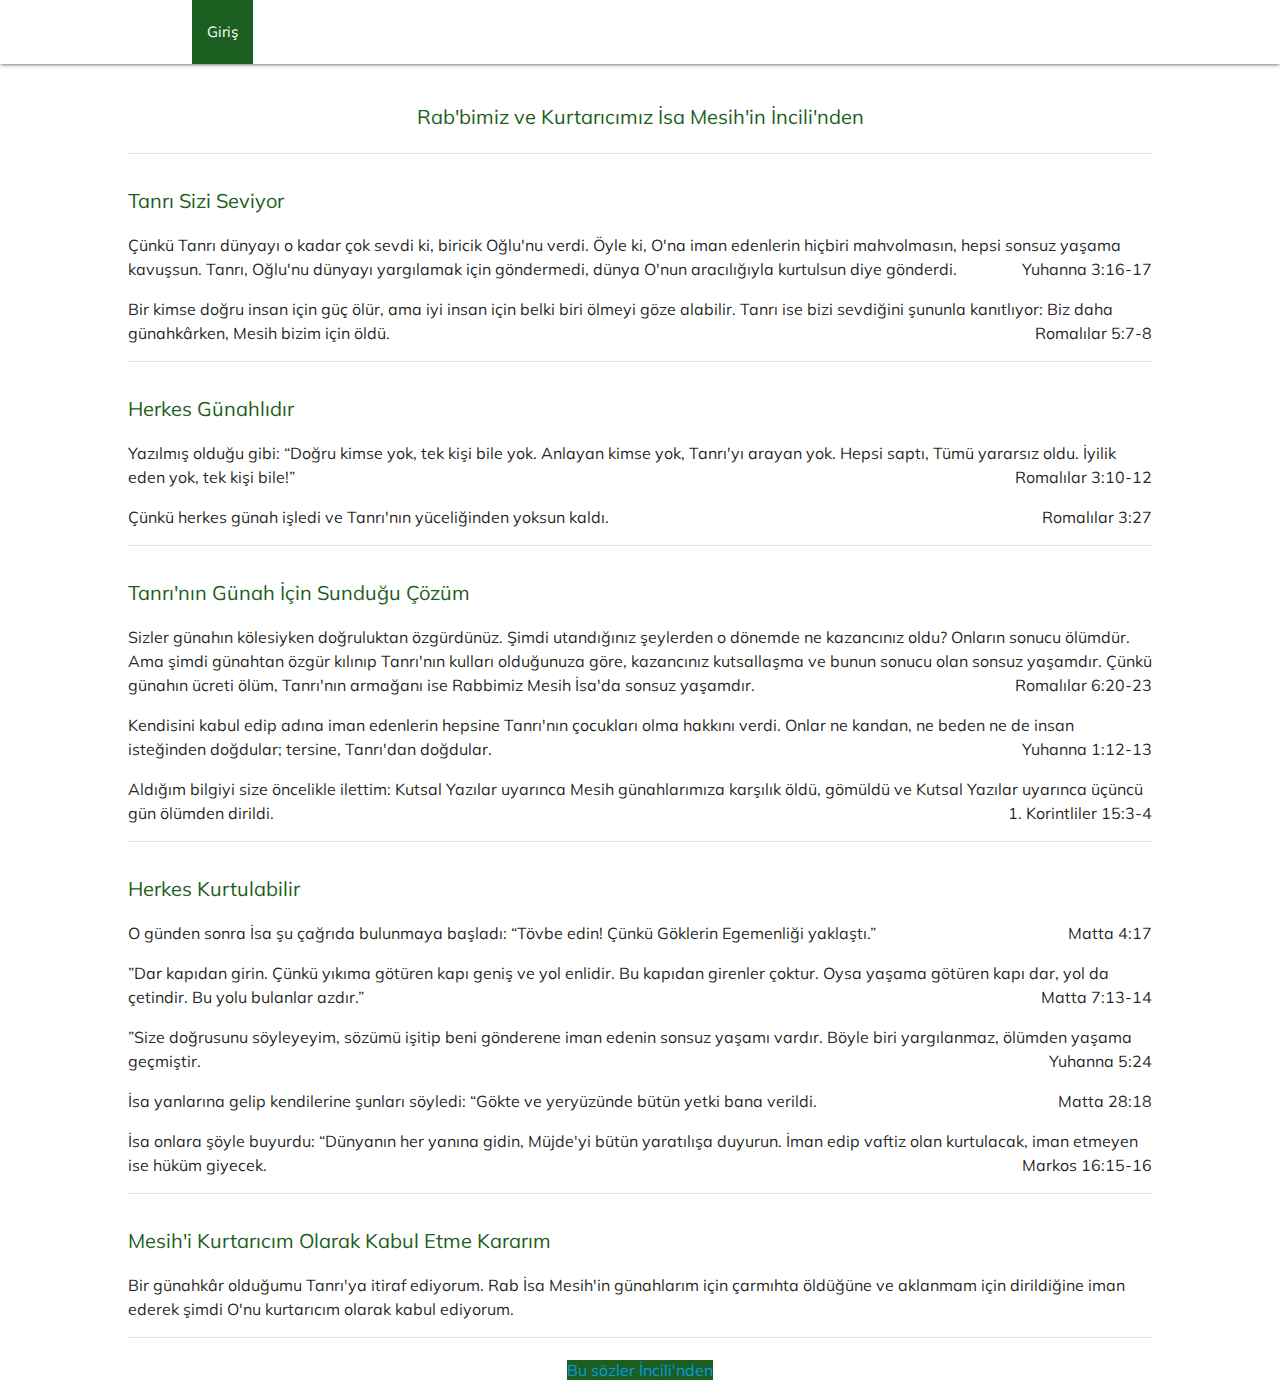
==== index.html @ 3da8df06 "Update index.html" ====
<!DOCTYPE html>
<html>
<head>
	<title>Giris</title>
	<meta charset="utf-8">
	<meta property="og:title" content="İsa Mesih'i seviyoruz">
	<meta property="og:description" content="Gerçek Tanrı, Günah ve Tanrı'nın Kurtuluşu İsa Mesih'in aracılığıyla">
	<meta name="viewport" content="width=device-width, initial-scale=1, shrink-to-fit=no">
	<link rel="stylesheet" href="https://cdnjs.cloudflare.com/ajax/libs/materialize/1.0.0/css/materialize.min.css">
	<link rel="stylesheet" href="https://use.fontawesome.com/releases/v5.8.1/css/all.css" integrity="sha384-50oBUHEmvpQ+1lW4y57PTFmhCaXp0ML5d60M1M7uH2+nqUivzIebhndOJK28anvf" crossorigin="anonymous">
	<link href="https://fonts.googleapis.com/css?family=Muli&display=swap" rel="stylesheet">
	<link rel="stylesheet" type="text/css" href="style.css">

	<style type="text/css">
		body{
			font-family: Muli, 'Ubuntu Mono';
		}

		.main, section{
			width: 80%;
			margin: 0px auto;
		}

		.divider{
			margin-bottom: 20px !important;
		}

		p{
			font-size: 16px;
		}

		h2, h1{
			font-size: 20px;
			color: #1b5e20;
		}
	</style>
</head>
<body>
<!-- Body -->
	<nav class="navbar white">
		<div class="container">
			<ul class="active">
				<li class="active"><a class="green darken-4" href="index.html"><span class="fa fa-home"></span> Giriş</a></li>
			</ul>
		</div>
	</nav>

	<section>
		<h1 class=" center">Rab'bimiz ve Kurtarıcımız İsa Mesih'in İncili'nden</h1>
	</section>

	<section>
		<div class="divider"></div>
		<h2 class=" bold-text">Tanrı Sizi Seviyor</h2>
		<p>Çünkü Tanrı dünyayı o kadar çok sevdi ki, biricik Oğlu'nu verdi. Öyle ki, O'na iman edenlerin hiçbiri mahvolmasın, hepsi sonsuz yaşama kavuşsun. Tanrı, Oğlu'nu dünyayı yargılamak için göndermedi, dünya O'nun aracılığıyla kurtulsun diye gönderdi.<span class="right bold-text">Yuhanna 3:16-17</span></p>

		<p>Bir kimse doğru insan için güç ölür, ama iyi insan için belki biri ölmeyi göze alabilir. Tanrı ise bizi sevdiğini şununla kanıtlıyor: Biz daha günahkârken, Mesih bizim için öldü.<span class="right bold-text">Romalılar 5:7-8</span></p>
	</section>

	<section>
		<div class="divider"></div>
		<h2 class=" bold-text">Herkes Günahlıdır</h2>
		<p>Yazılmış olduğu gibi: “Doğru kimse yok, tek kişi bile yok. Anlayan kimse yok, Tanrı'yı arayan yok. Hepsi saptı, Tümü yararsız oldu. İyilik eden yok, tek kişi bile!”<span class="right bold-text">Romalılar 3:10-12</span></p>
		
		<p>Çünkü herkes günah işledi ve Tanrı'nın yüceliğinden yoksun kaldı.<span class="right bold-text">Romalılar 3:27</span></p>
	</section>

	<section>
		<div class="divider"></div>
		<h2 class=" bold-text">Tanrı'nın Günah İçin Sunduğu Çözüm</h2>
		<p>Sizler günahın kölesiyken doğruluktan özgürdünüz. Şimdi utandığınız şeylerden o dönemde ne kazancınız oldu? Onların sonucu ölümdür. Ama şimdi günahtan özgür kılınıp Tanrı'nın kulları olduğunuza göre, kazancınız kutsallaşma ve bunun sonucu olan sonsuz yaşamdır. Çünkü günahın ücreti ölüm, Tanrı'nın armağanı ise Rabbimiz Mesih İsa'da sonsuz yaşamdır.<span class="right bold-text">Romalılar 6:20-23</span></p>
		<p>Kendisini kabul edip adına iman edenlerin hepsine Tanrı'nın çocukları olma hakkını verdi. Onlar ne kandan, ne beden ne de insan isteğinden doğdular; tersine, Tanrı'dan doğdular.<span class="right bold-text">Yuhanna 1:12-13</span></p>
		<p>Aldığım bilgiyi size öncelikle ilettim: Kutsal Yazılar uyarınca Mesih günahlarımıza karşılık öldü, gömüldü ve Kutsal Yazılar uyarınca üçüncü gün ölümden dirildi.<span class="right bold-text">1. Korintliler 15:3-4</span></p>
	</section>
		
	<section>
		<div class="divider"></div>
		<h2 class=" bold-text">Herkes Kurtulabilir</h2>
		<p>O günden sonra İsa şu çağrıda bulunmaya başladı: “Tövbe edin! Çünkü Göklerin Egemenliği yaklaştı.” <span class="right bold-text">Matta 4:17</span></p>
		<p>”Dar kapıdan girin. Çünkü yıkıma götüren kapı geniş ve yol enlidir. Bu kapıdan girenler çoktur. Oysa yaşama götüren kapı dar, yol da çetindir. Bu yolu bulanlar azdır.”<span class="right bold-text">Matta 7:13-14</span></p>
		<p>”Size doğrusunu söyleyeyim, sözümü işitip beni gönderene iman edenin sonsuz yaşamı vardır. Böyle biri yargılanmaz, ölümden yaşama geçmiştir.<span class="right bold-text">Yuhanna 5:24</span></p>
		<p>İsa yanlarına gelip kendilerine şunları söyledi: “Gökte ve yeryüzünde bütün yetki bana verildi.<span class="right bold-text">Matta 28:18</span></p>
		<p>İsa onlara şöyle buyurdu: “Dünyanın her yanına gidin, Müjde'yi bütün yaratılışa duyurun. İman edip vaftiz olan kurtulacak, iman etmeyen ise hüküm giyecek.<span class="right bold-text">Markos 16:15-16</span></p>
	</section>
	<section>
		<div class="divider"></div>
		<h2 class=" bold-text">Mesih'i Kurtarıcım Olarak Kabul Etme Kararım</h2>
		<p>Bir günahkâr olduğumu Tanrı'ya itiraf ediyorum. Rab İsa Mesih'in günahlarım için çarmıhta öldüğüne ve aklanmam için dirildiğine iman ederek şimdi O'nu kurtarıcım olarak kabul ediyorum.</p>

		<div class="divider"></div>
	</section>

	<footer>
		<p class="center"><a class="green darken-4" target="_blank" href="http://www.bible.is/">Bu sözler İncili'nden</a></p>
	</footer>
</body>
</html>
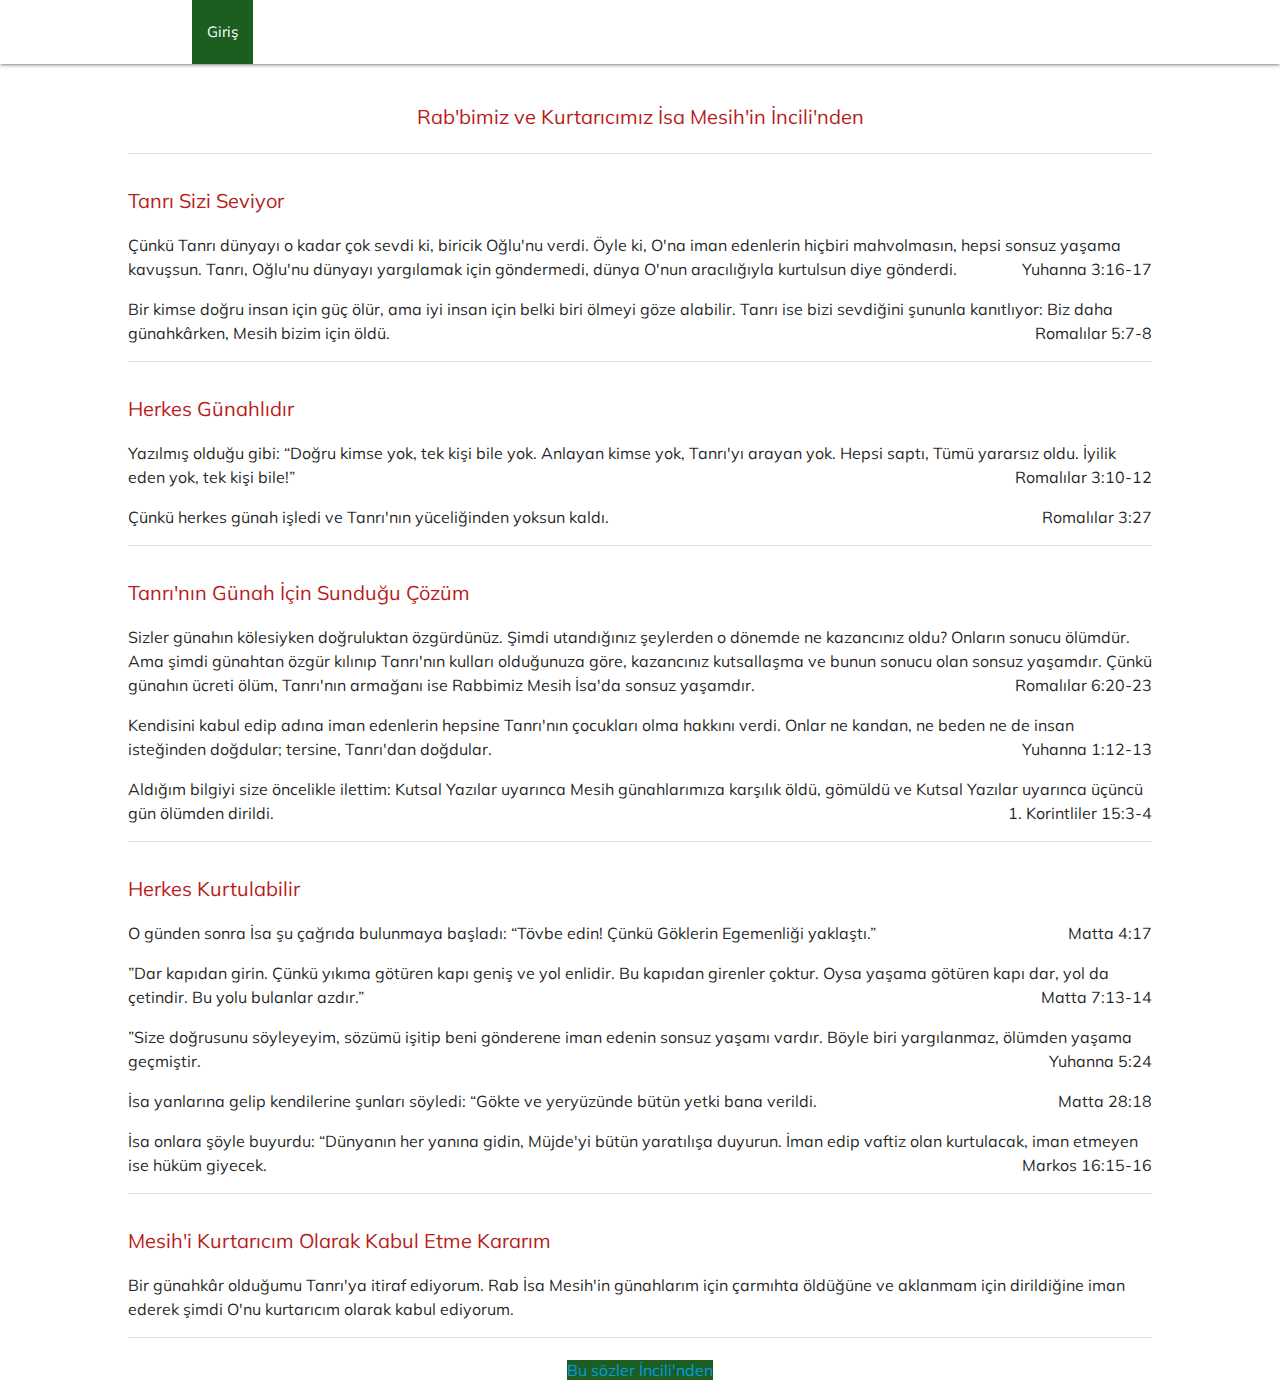
==== commit f1c78442: "Update index.html" ====
--- a/index.html
+++ b/index.html
@@ -31,7 +31,7 @@
 
 		h2, h1{
 			font-size: 20px;
-			color: #1b5e20;
+			color: #b71c1c;
 		}
 	</style>
 </head>
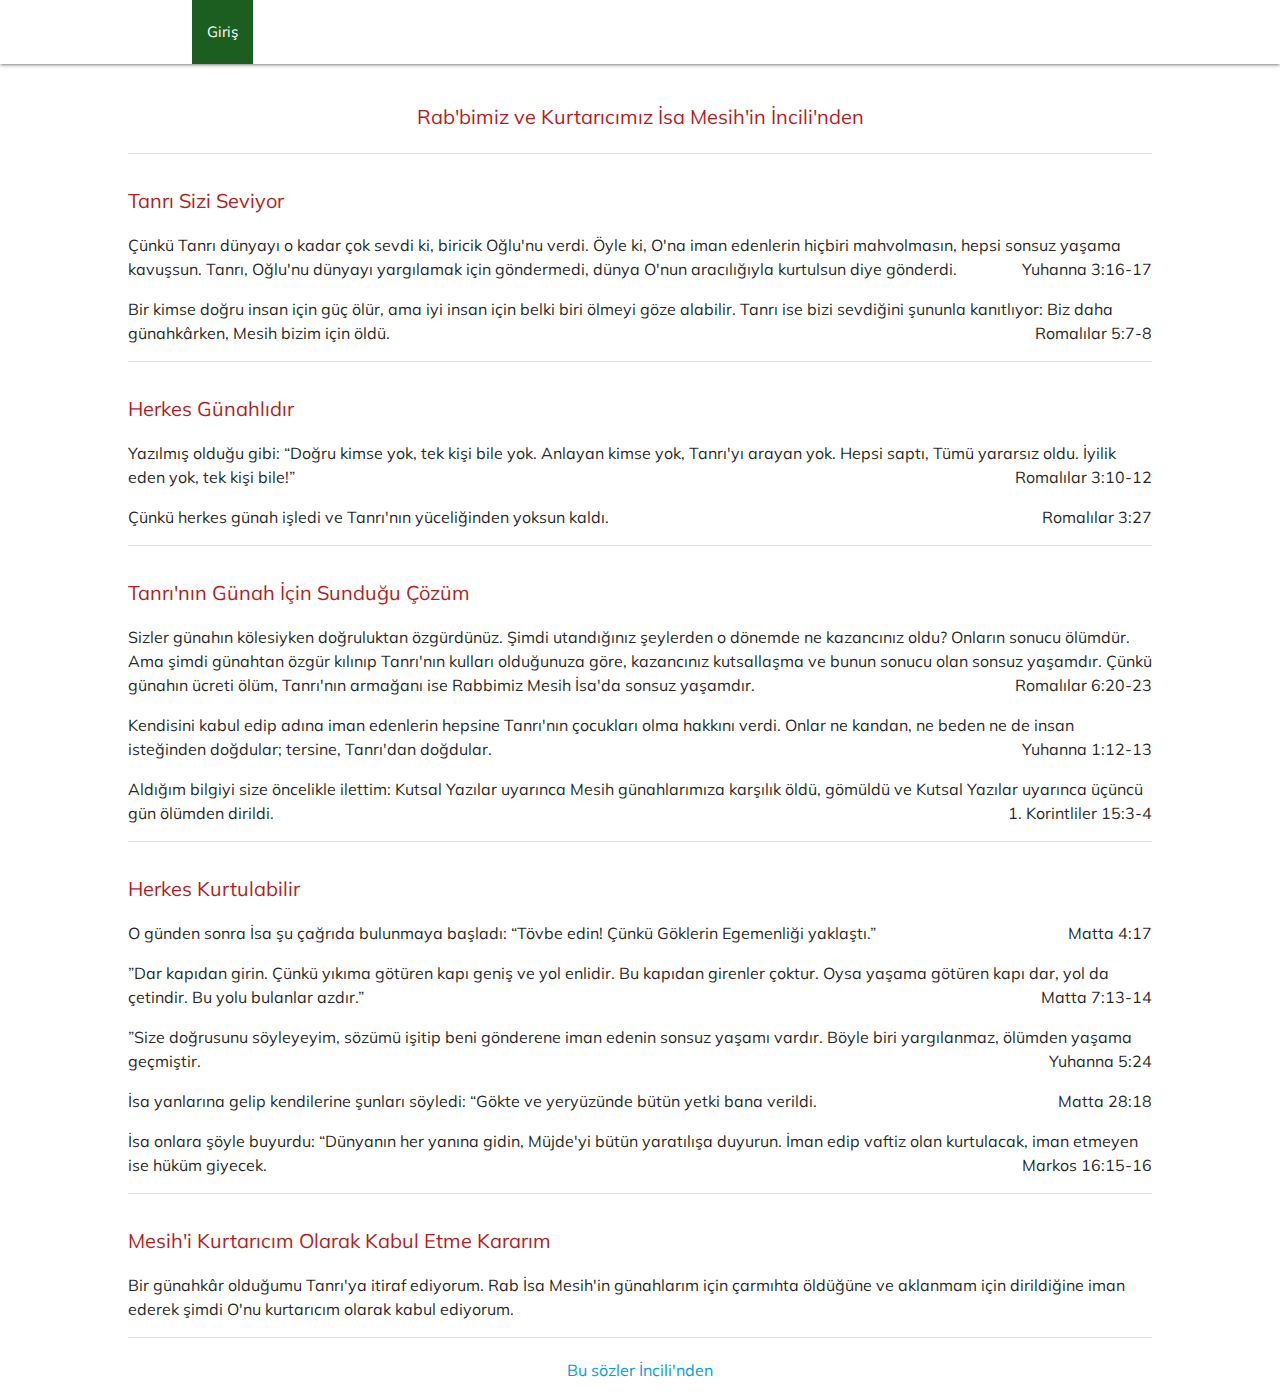
==== commit 29c67133: "Update index.html" ====
--- a/index.html
+++ b/index.html
@@ -91,7 +91,7 @@
 	</section>
 
 	<footer>
-		<p class="center"><a class="green darken-4" target="_blank" href="http://www.bible.is/">Bu sözler İncili'nden</a></p>
+		<p class="center"><a target="_blank" href="http://www.bible.is/">Bu sözler İncili'nden</a></p>
 	</footer>
 </body>
 </html>
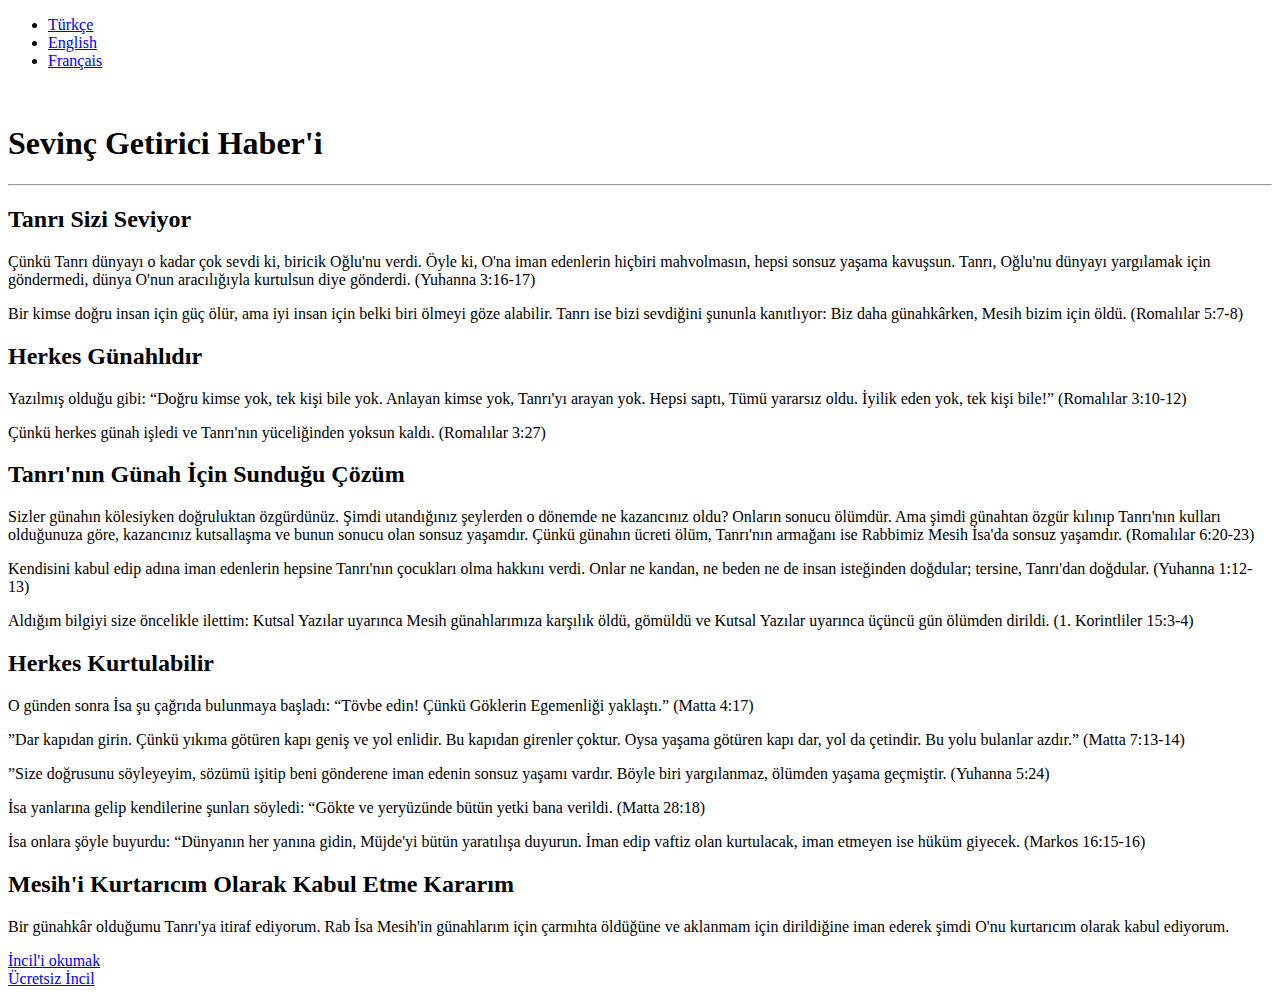
==== commit ab5ef6ad: "Add files via upload" ====
--- a/index.html
+++ b/index.html
@@ -1,97 +1,82 @@
+
 <!DOCTYPE html>
 <html>
 <head>
-	<title>Giris</title>
+	<title>Türkçe</title>
 	<meta charset="utf-8">
 	<meta property="og:title" content="İsa Mesih'i seviyoruz">
 	<meta property="og:description" content="Gerçek Tanrı, Günah ve Tanrı'nın Kurtuluşu İsa Mesih'in aracılığıyla">
 	<meta name="viewport" content="width=device-width, initial-scale=1, shrink-to-fit=no">
-	<link rel="stylesheet" href="https://cdnjs.cloudflare.com/ajax/libs/materialize/1.0.0/css/materialize.min.css">
-	<link rel="stylesheet" href="https://use.fontawesome.com/releases/v5.8.1/css/all.css" integrity="sha384-50oBUHEmvpQ+1lW4y57PTFmhCaXp0ML5d60M1M7uH2+nqUivzIebhndOJK28anvf" crossorigin="anonymous">
-	<link href="https://fonts.googleapis.com/css?family=Muli&display=swap" rel="stylesheet">
-	<link rel="stylesheet" type="text/css" href="style.css">
+	<link rel="stylesheet" href="css/bootstrap.min.css">
+	<link rel="stylesheet" href="css/style.css">
+	
+ </head>
+<body>
+<div class=" navbar-expand-lg">
+	<nav class="d-flex justify-content-center navbar navbar-dark bg-info navbar-expand-lg">
+		<ul class="navbar-nav">
+			<li class="nav-item"><a class="nav-link active" href="index.html">Türkçe</a></li>
+		    <li class="nav-item"><a class="nav-link" href="en.html"> English</a></li>
+		    <li class="nav-item"><a class="nav-link" href="fr.html"> Français</a></li>
+		</ul>
+	</nav>
+</div>
 
-	<style type="text/css">
-		body{
-			font-family: Muli, 'Ubuntu Mono';
-		}
-
-		.main, section{
-			width: 80%;
-			margin: 0px auto;
-		}
-
-		.divider{
-			margin-bottom: 20px !important;
-		}
-
-		p{
-			font-size: 16px;
-		}
-
-		h2, h1{
-			font-size: 20px;
-			color: #b71c1c;
-		}
-	</style>
-</head>
-<body>
-<!-- Body -->
-	<nav class="navbar white">
-		<div class="container">
-			<ul class="active">
-				<li class="active"><a class="green darken-4" href="index.html"><span class="fa fa-home"></span> Giriş</a></li>
-			</ul>
-		</div>
-	</nav>
-
+	<br>
 	<section>
-		<h1 class=" center">Rab'bimiz ve Kurtarıcımız İsa Mesih'in İncili'nden</h1>
+		<h1 class="font-weight-bolder display-4 text-center text-warning">Sevinç Getirici Haber'i</h1><hr>
 	</section>
 
 	<section>
 		<div class="divider"></div>
-		<h2 class=" bold-text">Tanrı Sizi Seviyor</h2>
-		<p>Çünkü Tanrı dünyayı o kadar çok sevdi ki, biricik Oğlu'nu verdi. Öyle ki, O'na iman edenlerin hiçbiri mahvolmasın, hepsi sonsuz yaşama kavuşsun. Tanrı, Oğlu'nu dünyayı yargılamak için göndermedi, dünya O'nun aracılığıyla kurtulsun diye gönderdi.<span class="right bold-text">Yuhanna 3:16-17</span></p>
+		<h2 class="text-info font-weight-bolder">Tanrı Sizi Seviyor</h2>
+		<p class="right font-weight-bolder">Çünkü Tanrı dünyayı o kadar çok sevdi ki, biricik Oğlu'nu verdi. Öyle ki, O'na iman edenlerin hiçbiri mahvolmasın, hepsi sonsuz yaşama kavuşsun. Tanrı, Oğlu'nu dünyayı yargılamak için göndermedi, dünya O'nun aracılığıyla kurtulsun diye gönderdi. <span>(Yuhanna 3:16-17)</span></p>
 
-		<p>Bir kimse doğru insan için güç ölür, ama iyi insan için belki biri ölmeyi göze alabilir. Tanrı ise bizi sevdiğini şununla kanıtlıyor: Biz daha günahkârken, Mesih bizim için öldü.<span class="right bold-text">Romalılar 5:7-8</span></p>
+		<p class="right font-weight-bolder">Bir kimse doğru insan için güç ölür, ama iyi insan için belki biri ölmeyi göze alabilir. Tanrı ise bizi sevdiğini şununla kanıtlıyor: Biz daha günahkârken, Mesih bizim için öldü. <span>(Romalılar 5:7-8)</span></p>
 	</section>
 
 	<section>
 		<div class="divider"></div>
-		<h2 class=" bold-text">Herkes Günahlıdır</h2>
-		<p>Yazılmış olduğu gibi: “Doğru kimse yok, tek kişi bile yok. Anlayan kimse yok, Tanrı'yı arayan yok. Hepsi saptı, Tümü yararsız oldu. İyilik eden yok, tek kişi bile!”<span class="right bold-text">Romalılar 3:10-12</span></p>
+		<h2 class="text-info  font-weight-bolder">Herkes Günahlıdır</h2>
+		<p class="right font-weight-bolder">Yazılmış olduğu gibi: “Doğru kimse yok, tek kişi bile yok. Anlayan kimse yok, Tanrı'yı arayan yok. Hepsi saptı, Tümü yararsız oldu. İyilik eden yok, tek kişi bile!” <span>(Romalılar 3:10-12)</span></p>
 		
-		<p>Çünkü herkes günah işledi ve Tanrı'nın yüceliğinden yoksun kaldı.<span class="right bold-text">Romalılar 3:27</span></p>
+		<p class="right font-weight-bolder">Çünkü herkes günah işledi ve Tanrı'nın yüceliğinden yoksun kaldı. <span>(Romalılar 3:27)</span></p>
 	</section>
 
 	<section>
 		<div class="divider"></div>
-		<h2 class=" bold-text">Tanrı'nın Günah İçin Sunduğu Çözüm</h2>
-		<p>Sizler günahın kölesiyken doğruluktan özgürdünüz. Şimdi utandığınız şeylerden o dönemde ne kazancınız oldu? Onların sonucu ölümdür. Ama şimdi günahtan özgür kılınıp Tanrı'nın kulları olduğunuza göre, kazancınız kutsallaşma ve bunun sonucu olan sonsuz yaşamdır. Çünkü günahın ücreti ölüm, Tanrı'nın armağanı ise Rabbimiz Mesih İsa'da sonsuz yaşamdır.<span class="right bold-text">Romalılar 6:20-23</span></p>
-		<p>Kendisini kabul edip adına iman edenlerin hepsine Tanrı'nın çocukları olma hakkını verdi. Onlar ne kandan, ne beden ne de insan isteğinden doğdular; tersine, Tanrı'dan doğdular.<span class="right bold-text">Yuhanna 1:12-13</span></p>
-		<p>Aldığım bilgiyi size öncelikle ilettim: Kutsal Yazılar uyarınca Mesih günahlarımıza karşılık öldü, gömüldü ve Kutsal Yazılar uyarınca üçüncü gün ölümden dirildi.<span class="right bold-text">1. Korintliler 15:3-4</span></p>
+		<h2 class="text-info  font-weight-bolder">Tanrı'nın Günah İçin Sunduğu Çözüm</h2>
+		<p class="right font-weight-bolder">Sizler günahın kölesiyken doğruluktan özgürdünüz. Şimdi utandığınız şeylerden o dönemde ne kazancınız oldu? Onların sonucu ölümdür. Ama şimdi günahtan özgür kılınıp Tanrı'nın kulları olduğunuza göre, kazancınız kutsallaşma ve bunun sonucu olan sonsuz yaşamdır. Çünkü günahın ücreti ölüm, Tanrı'nın armağanı ise Rabbimiz Mesih İsa'da sonsuz yaşamdır. <span>(Romalılar 6:20-23)</span></p>
+		<p class="right font-weight-bolder">Kendisini kabul edip adına iman edenlerin hepsine Tanrı'nın çocukları olma hakkını verdi. Onlar ne kandan, ne beden ne de insan isteğinden doğdular; tersine, Tanrı'dan doğdular. <span>(Yuhanna 1:12-13)</span></p>
+		<p class="right font-weight-bolder">Aldığım bilgiyi size öncelikle ilettim: Kutsal Yazılar uyarınca Mesih günahlarımıza karşılık öldü, gömüldü ve Kutsal Yazılar uyarınca üçüncü gün ölümden dirildi. <span>(1. Korintliler 15:3-4)</span></p>
 	</section>
 		
 	<section>
 		<div class="divider"></div>
-		<h2 class=" bold-text">Herkes Kurtulabilir</h2>
-		<p>O günden sonra İsa şu çağrıda bulunmaya başladı: “Tövbe edin! Çünkü Göklerin Egemenliği yaklaştı.” <span class="right bold-text">Matta 4:17</span></p>
-		<p>”Dar kapıdan girin. Çünkü yıkıma götüren kapı geniş ve yol enlidir. Bu kapıdan girenler çoktur. Oysa yaşama götüren kapı dar, yol da çetindir. Bu yolu bulanlar azdır.”<span class="right bold-text">Matta 7:13-14</span></p>
-		<p>”Size doğrusunu söyleyeyim, sözümü işitip beni gönderene iman edenin sonsuz yaşamı vardır. Böyle biri yargılanmaz, ölümden yaşama geçmiştir.<span class="right bold-text">Yuhanna 5:24</span></p>
-		<p>İsa yanlarına gelip kendilerine şunları söyledi: “Gökte ve yeryüzünde bütün yetki bana verildi.<span class="right bold-text">Matta 28:18</span></p>
-		<p>İsa onlara şöyle buyurdu: “Dünyanın her yanına gidin, Müjde'yi bütün yaratılışa duyurun. İman edip vaftiz olan kurtulacak, iman etmeyen ise hüküm giyecek.<span class="right bold-text">Markos 16:15-16</span></p>
+		<h2 class="text-info  font-weight-bolder">Herkes Kurtulabilir</h2>
+		<p class="right font-weight-bolder">O günden sonra İsa şu çağrıda bulunmaya başladı: “Tövbe edin! Çünkü Göklerin Egemenliği yaklaştı.”  <span>(Matta 4:17)</span></p>
+		<p class="right font-weight-bolder">”Dar kapıdan girin. Çünkü yıkıma götüren kapı geniş ve yol enlidir. Bu kapıdan girenler çoktur. Oysa yaşama götüren kapı dar, yol da çetindir. Bu yolu bulanlar azdır.” <span>(Matta 7:13-14)</span></p>
+		<p class="right font-weight-bolder">”Size doğrusunu söyleyeyim, sözümü işitip beni gönderene iman edenin sonsuz yaşamı vardır. Böyle biri yargılanmaz, ölümden yaşama geçmiştir. <span>(Yuhanna 5:24)</span></p>
+		<p class="right font-weight-bolder">İsa yanlarına gelip kendilerine şunları söyledi: “Gökte ve yeryüzünde bütün yetki bana verildi. <span>(Matta 28:18)</span></p>
+		<p class="right font-weight-bolder">İsa onlara şöyle buyurdu: “Dünyanın her yanına gidin, Müjde'yi bütün yaratılışa duyurun. İman edip vaftiz olan kurtulacak, iman etmeyen ise hüküm giyecek. <span>(Markos 16:15-16)</span></p>
 	</section>
 	<section>
 		<div class="divider"></div>
-		<h2 class=" bold-text">Mesih'i Kurtarıcım Olarak Kabul Etme Kararım</h2>
-		<p>Bir günahkâr olduğumu Tanrı'ya itiraf ediyorum. Rab İsa Mesih'in günahlarım için çarmıhta öldüğüne ve aklanmam için dirildiğine iman ederek şimdi O'nu kurtarıcım olarak kabul ediyorum.</p>
+		<h2 class="text-info  font-weight-bolder">Mesih'i Kurtarıcım Olarak Kabul Etme Kararım</h2>
+		<p class="right font-weight-bolder">Bir günahkâr olduğumu Tanrı'ya itiraf ediyorum. Rab İsa Mesih'in günahlarım için çarmıhta öldüğüne ve aklanmam için dirildiğine iman ederek şimdi O'nu kurtarıcım olarak kabul ediyorum.</p>
 
 		<div class="divider"></div>
 	</section>
 
 	<footer>
-		<p class="center"><a target="_blank" href="http://www.bible.is/">Bu sözler İncili'nden</a></p>
+		<p class="center"><a target="_blank" href="http://www.bible.is/"></a></p>
+
+		<div class="alert alert-warning">
+			<p style="margin: 0px;" class="text-center"><a target="_blank" href="https://www.bible.com/" class="alert-link">İncil'i okumak</a></p>
+		</div>
+		<div class="alert alert-primary">
+			<p style="margin: 0px;" class="text-center"><a target="_blank" href="https://www.kutsalkitap.org/" class="alert-link">Ücretsiz İncil</a></p>
+		</div>
 	</footer>
 </body>
 </html>
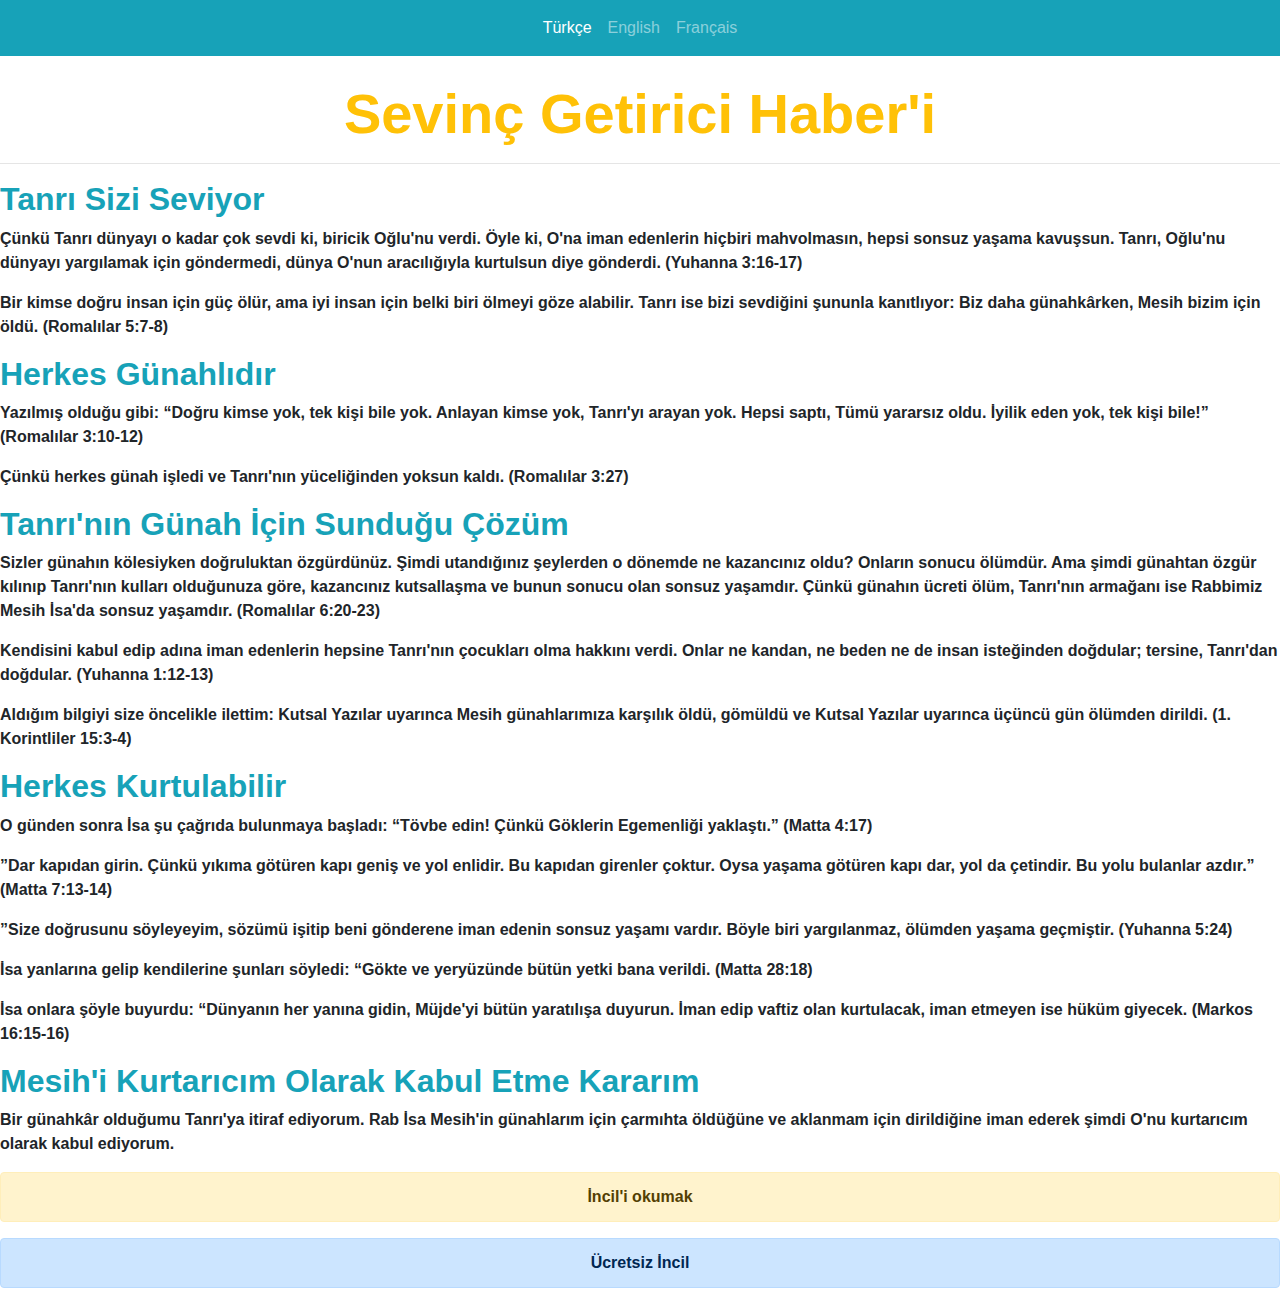
==== commit 70507d7d: "Add files via upload" ====
--- a/index.html
+++ b/index.html
@@ -7,7 +7,8 @@
 	<meta property="og:title" content="İsa Mesih'i seviyoruz">
 	<meta property="og:description" content="Gerçek Tanrı, Günah ve Tanrı'nın Kurtuluşu İsa Mesih'in aracılığıyla">
 	<meta name="viewport" content="width=device-width, initial-scale=1, shrink-to-fit=no">
-	<link rel="stylesheet" href="css/bootstrap.min.css">
+	<link rel="stylesheet" href="https://stackpath.bootstrapcdn.com/bootstrap/4.4.1/css/bootstrap.min.css" integrity="sha384-Vkoo8x4CGsO3+Hhxv8T/Q5PaXtkKtu6ug5TOeNV6gBiFeWPGFN9MuhOf23Q9Ifjh" crossorigin="anonymous">
+
 	<link rel="stylesheet" href="css/style.css">
 	
  </head>
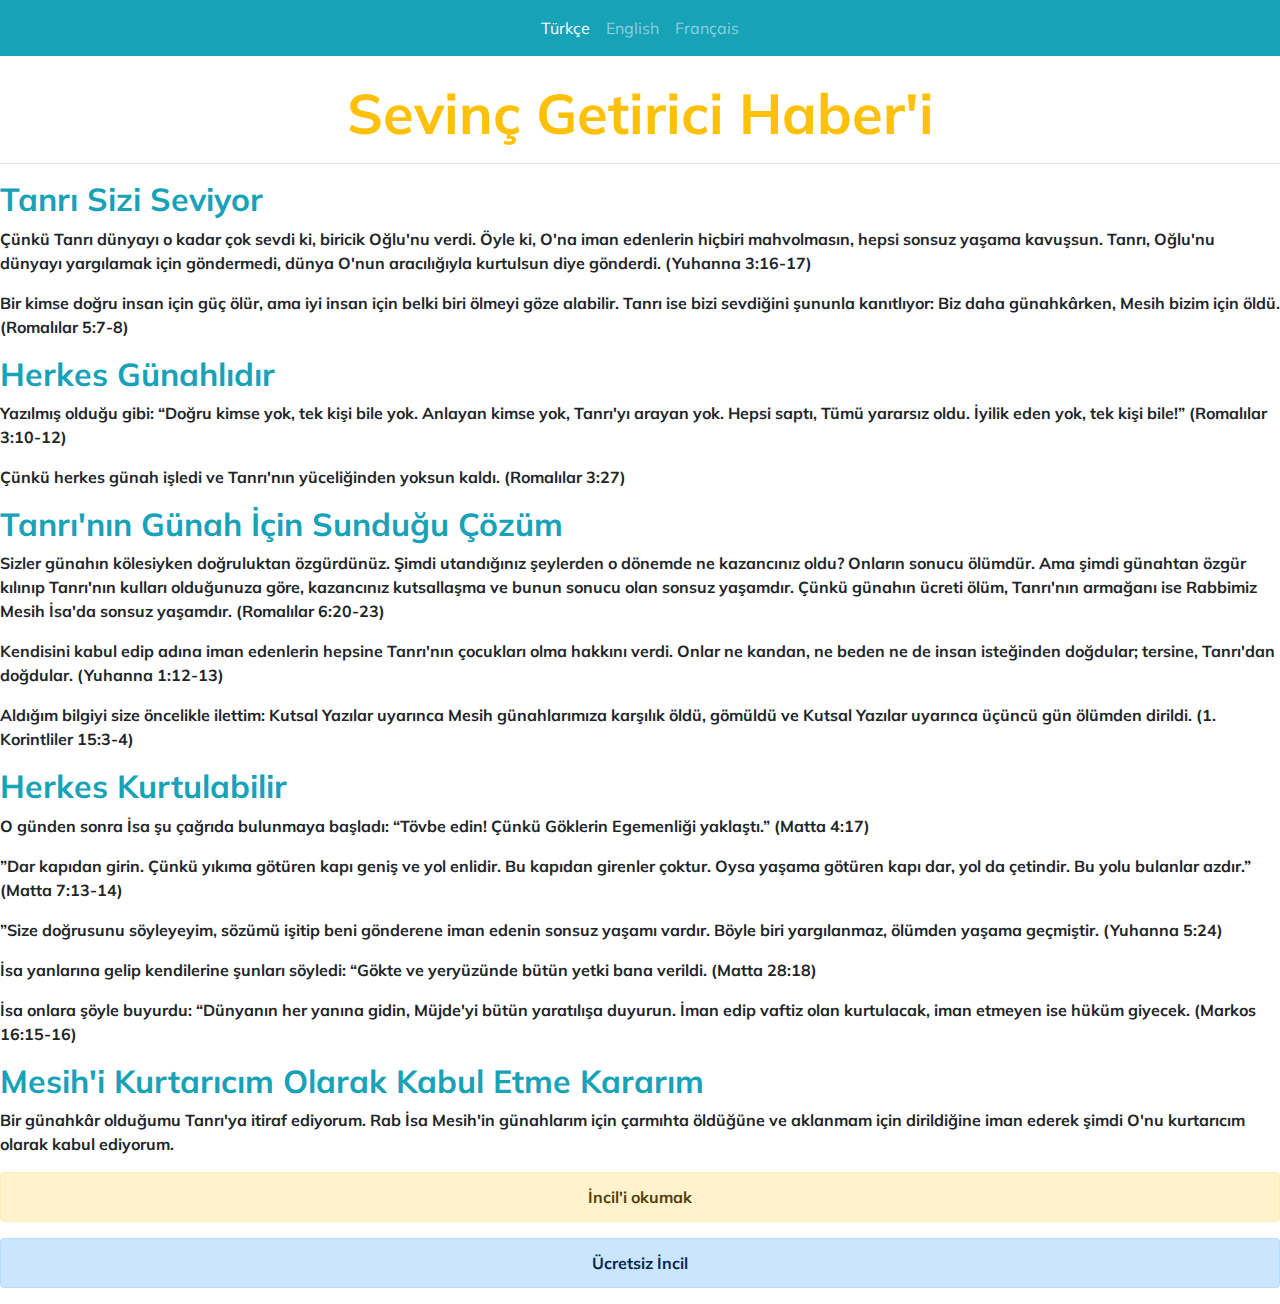
==== commit 6653416d: "Add files via upload" ====
--- a/index.html
+++ b/index.html
@@ -8,9 +8,12 @@
 	<meta property="og:description" content="Gerçek Tanrı, Günah ve Tanrı'nın Kurtuluşu İsa Mesih'in aracılığıyla">
 	<meta name="viewport" content="width=device-width, initial-scale=1, shrink-to-fit=no">
 	<link rel="stylesheet" href="https://stackpath.bootstrapcdn.com/bootstrap/4.4.1/css/bootstrap.min.css" integrity="sha384-Vkoo8x4CGsO3+Hhxv8T/Q5PaXtkKtu6ug5TOeNV6gBiFeWPGFN9MuhOf23Q9Ifjh" crossorigin="anonymous">
-
-	<link rel="stylesheet" href="css/style.css">
-	
+	<link href="https://fonts.googleapis.com/css?family=Muli&display=swap" rel="stylesheet">
+	<style type="text/css">
+		body{
+			font-family: 'Muli', sans-serif;
+		}
+	</style>	
  </head>
 <body>
 <div class=" navbar-expand-lg">
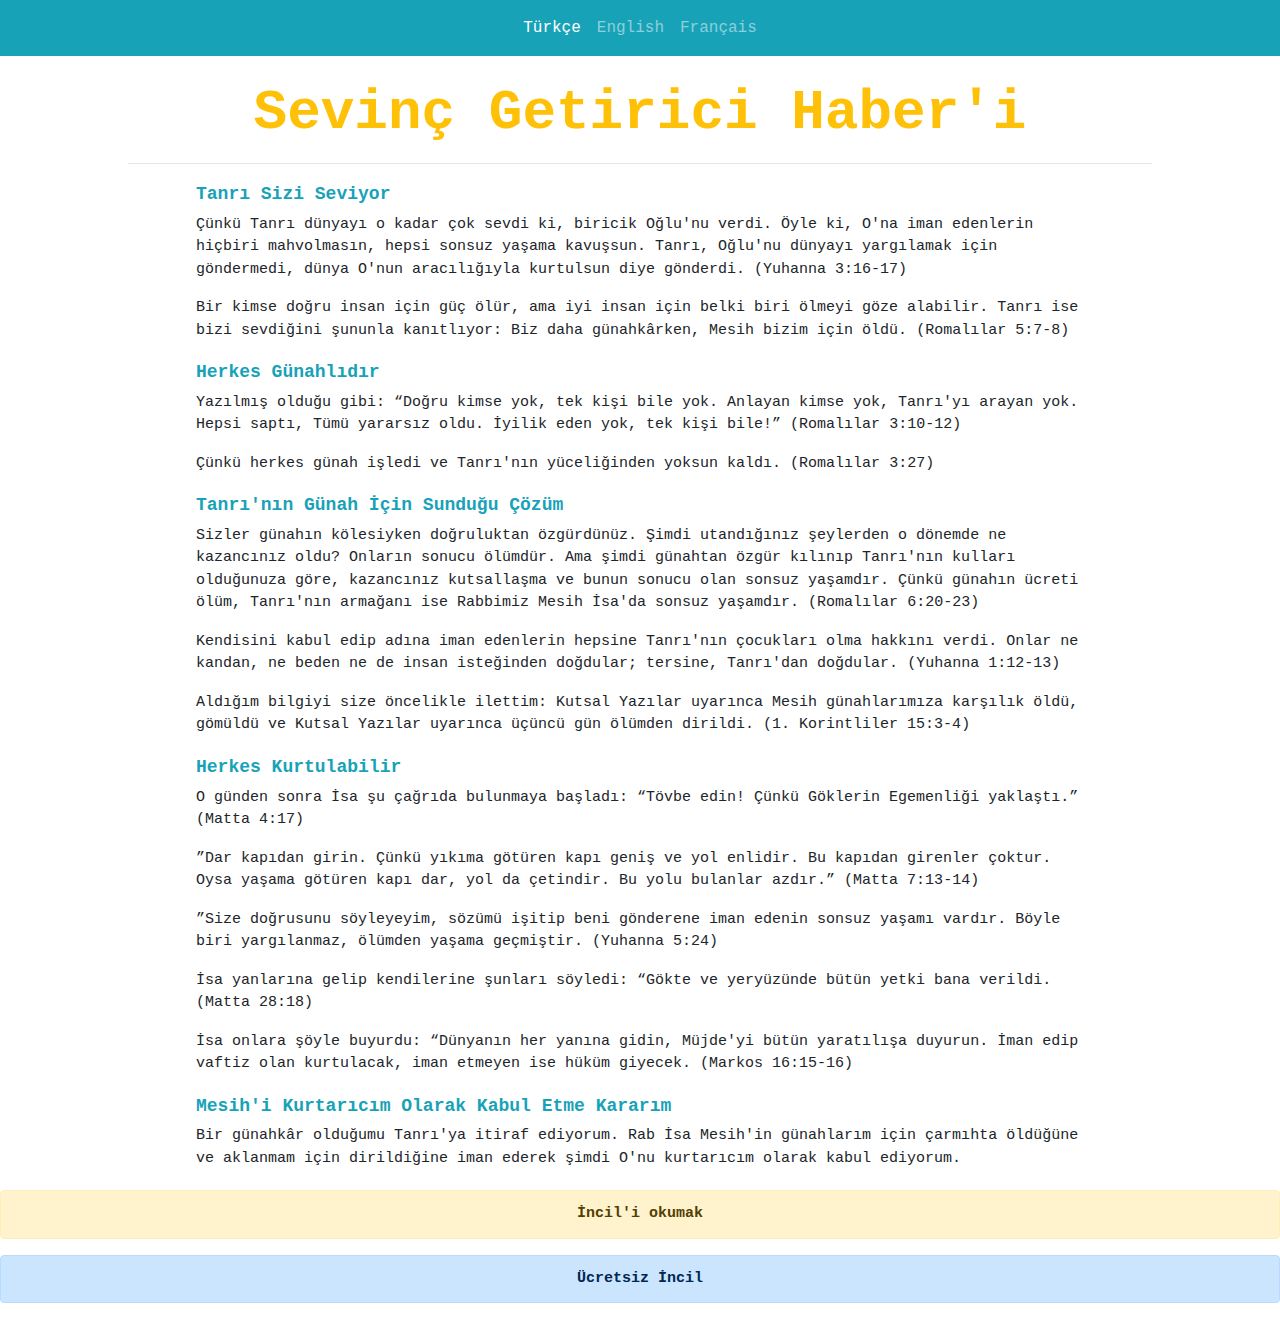
==== commit 7e8276eb: "Add files via upload" ====
--- a/index.html
+++ b/index.html
@@ -8,12 +8,7 @@
 	<meta property="og:description" content="Gerçek Tanrı, Günah ve Tanrı'nın Kurtuluşu İsa Mesih'in aracılığıyla">
 	<meta name="viewport" content="width=device-width, initial-scale=1, shrink-to-fit=no">
 	<link rel="stylesheet" href="https://stackpath.bootstrapcdn.com/bootstrap/4.4.1/css/bootstrap.min.css" integrity="sha384-Vkoo8x4CGsO3+Hhxv8T/Q5PaXtkKtu6ug5TOeNV6gBiFeWPGFN9MuhOf23Q9Ifjh" crossorigin="anonymous">
-	<link href="https://fonts.googleapis.com/css?family=Muli&display=swap" rel="stylesheet">
-	<style type="text/css">
-		body{
-			font-family: 'Muli', sans-serif;
-		}
-	</style>	
+	<link rel="stylesheet" type="text/css" href="style.css">	
  </head>
 <body>
 <div class=" navbar-expand-lg">
@@ -31,47 +26,48 @@
 		<h1 class="font-weight-bolder display-4 text-center text-warning">Sevinç Getirici Haber'i</h1><hr>
 	</section>
 
+	<div class="container">
 	<section>
 		<div class="divider"></div>
 		<h2 class="text-info font-weight-bolder">Tanrı Sizi Seviyor</h2>
-		<p class="right font-weight-bolder">Çünkü Tanrı dünyayı o kadar çok sevdi ki, biricik Oğlu'nu verdi. Öyle ki, O'na iman edenlerin hiçbiri mahvolmasın, hepsi sonsuz yaşama kavuşsun. Tanrı, Oğlu'nu dünyayı yargılamak için göndermedi, dünya O'nun aracılığıyla kurtulsun diye gönderdi. <span>(Yuhanna 3:16-17)</span></p>
+		<p class="leap" >Çünkü Tanrı dünyayı o kadar çok sevdi ki, biricik Oğlu'nu verdi. Öyle ki, O'na iman edenlerin hiçbiri mahvolmasın, hepsi sonsuz yaşama kavuşsun. Tanrı, Oğlu'nu dünyayı yargılamak için göndermedi, dünya O'nun aracılığıyla kurtulsun diye gönderdi. <span>(Yuhanna 3:16-17)</span></p>
 
-		<p class="right font-weight-bolder">Bir kimse doğru insan için güç ölür, ama iyi insan için belki biri ölmeyi göze alabilir. Tanrı ise bizi sevdiğini şununla kanıtlıyor: Biz daha günahkârken, Mesih bizim için öldü. <span>(Romalılar 5:7-8)</span></p>
+		<p class="leap" >Bir kimse doğru insan için güç ölür, ama iyi insan için belki biri ölmeyi göze alabilir. Tanrı ise bizi sevdiğini şununla kanıtlıyor: Biz daha günahkârken, Mesih bizim için öldü. <span>(Romalılar 5:7-8)</span></p>
 	</section>
 
 	<section>
 		<div class="divider"></div>
 		<h2 class="text-info  font-weight-bolder">Herkes Günahlıdır</h2>
-		<p class="right font-weight-bolder">Yazılmış olduğu gibi: “Doğru kimse yok, tek kişi bile yok. Anlayan kimse yok, Tanrı'yı arayan yok. Hepsi saptı, Tümü yararsız oldu. İyilik eden yok, tek kişi bile!” <span>(Romalılar 3:10-12)</span></p>
+		<p class="leap" >Yazılmış olduğu gibi: “Doğru kimse yok, tek kişi bile yok. Anlayan kimse yok, Tanrı'yı arayan yok. Hepsi saptı, Tümü yararsız oldu. İyilik eden yok, tek kişi bile!” <span>(Romalılar 3:10-12)</span></p>
 		
-		<p class="right font-weight-bolder">Çünkü herkes günah işledi ve Tanrı'nın yüceliğinden yoksun kaldı. <span>(Romalılar 3:27)</span></p>
+		<p class="leap" >Çünkü herkes günah işledi ve Tanrı'nın yüceliğinden yoksun kaldı. <span>(Romalılar 3:27)</span></p>
 	</section>
 
 	<section>
 		<div class="divider"></div>
 		<h2 class="text-info  font-weight-bolder">Tanrı'nın Günah İçin Sunduğu Çözüm</h2>
-		<p class="right font-weight-bolder">Sizler günahın kölesiyken doğruluktan özgürdünüz. Şimdi utandığınız şeylerden o dönemde ne kazancınız oldu? Onların sonucu ölümdür. Ama şimdi günahtan özgür kılınıp Tanrı'nın kulları olduğunuza göre, kazancınız kutsallaşma ve bunun sonucu olan sonsuz yaşamdır. Çünkü günahın ücreti ölüm, Tanrı'nın armağanı ise Rabbimiz Mesih İsa'da sonsuz yaşamdır. <span>(Romalılar 6:20-23)</span></p>
-		<p class="right font-weight-bolder">Kendisini kabul edip adına iman edenlerin hepsine Tanrı'nın çocukları olma hakkını verdi. Onlar ne kandan, ne beden ne de insan isteğinden doğdular; tersine, Tanrı'dan doğdular. <span>(Yuhanna 1:12-13)</span></p>
-		<p class="right font-weight-bolder">Aldığım bilgiyi size öncelikle ilettim: Kutsal Yazılar uyarınca Mesih günahlarımıza karşılık öldü, gömüldü ve Kutsal Yazılar uyarınca üçüncü gün ölümden dirildi. <span>(1. Korintliler 15:3-4)</span></p>
+		<p class="leap" >Sizler günahın kölesiyken doğruluktan özgürdünüz. Şimdi utandığınız şeylerden o dönemde ne kazancınız oldu? Onların sonucu ölümdür. Ama şimdi günahtan özgür kılınıp Tanrı'nın kulları olduğunuza göre, kazancınız kutsallaşma ve bunun sonucu olan sonsuz yaşamdır. Çünkü günahın ücreti ölüm, Tanrı'nın armağanı ise Rabbimiz Mesih İsa'da sonsuz yaşamdır. <span>(Romalılar 6:20-23)</span></p>
+		<p class="leap" >Kendisini kabul edip adına iman edenlerin hepsine Tanrı'nın çocukları olma hakkını verdi. Onlar ne kandan, ne beden ne de insan isteğinden doğdular; tersine, Tanrı'dan doğdular. <span>(Yuhanna 1:12-13)</span></p>
+		<p class="leap" >Aldığım bilgiyi size öncelikle ilettim: Kutsal Yazılar uyarınca Mesih günahlarımıza karşılık öldü, gömüldü ve Kutsal Yazılar uyarınca üçüncü gün ölümden dirildi. <span>(1. Korintliler 15:3-4)</span></p>
 	</section>
 		
 	<section>
 		<div class="divider"></div>
-		<h2 class="text-info  font-weight-bolder">Herkes Kurtulabilir</h2>
-		<p class="right font-weight-bolder">O günden sonra İsa şu çağrıda bulunmaya başladı: “Tövbe edin! Çünkü Göklerin Egemenliği yaklaştı.”  <span>(Matta 4:17)</span></p>
-		<p class="right font-weight-bolder">”Dar kapıdan girin. Çünkü yıkıma götüren kapı geniş ve yol enlidir. Bu kapıdan girenler çoktur. Oysa yaşama götüren kapı dar, yol da çetindir. Bu yolu bulanlar azdır.” <span>(Matta 7:13-14)</span></p>
-		<p class="right font-weight-bolder">”Size doğrusunu söyleyeyim, sözümü işitip beni gönderene iman edenin sonsuz yaşamı vardır. Böyle biri yargılanmaz, ölümden yaşama geçmiştir. <span>(Yuhanna 5:24)</span></p>
-		<p class="right font-weight-bolder">İsa yanlarına gelip kendilerine şunları söyledi: “Gökte ve yeryüzünde bütün yetki bana verildi. <span>(Matta 28:18)</span></p>
-		<p class="right font-weight-bolder">İsa onlara şöyle buyurdu: “Dünyanın her yanına gidin, Müjde'yi bütün yaratılışa duyurun. İman edip vaftiz olan kurtulacak, iman etmeyen ise hüküm giyecek. <span>(Markos 16:15-16)</span></p>
+		<h2 class="text-info font-weight-bolder">Herkes Kurtulabilir</h2>
+		<p class="leap" >O günden sonra İsa şu çağrıda bulunmaya başladı: “Tövbe edin! Çünkü Göklerin Egemenliği yaklaştı.”  <span>(Matta 4:17)</span></p>
+		<p class="leap" >”Dar kapıdan girin. Çünkü yıkıma götüren kapı geniş ve yol enlidir. Bu kapıdan girenler çoktur. Oysa yaşama götüren kapı dar, yol da çetindir. Bu yolu bulanlar azdır.” <span>(Matta 7:13-14)</span></p>
+		<p class="leap" >”Size doğrusunu söyleyeyim, sözümü işitip beni gönderene iman edenin sonsuz yaşamı vardır. Böyle biri yargılanmaz, ölümden yaşama geçmiştir. <span>(Yuhanna 5:24)</span></p>
+		<p class="leap" >İsa yanlarına gelip kendilerine şunları söyledi: “Gökte ve yeryüzünde bütün yetki bana verildi. <span>(Matta 28:18)</span></p>
+		<p class="leap" >İsa onlara şöyle buyurdu: “Dünyanın her yanına gidin, Müjde'yi bütün yaratılışa duyurun. İman edip vaftiz olan kurtulacak, iman etmeyen ise hüküm giyecek. <span>(Markos 16:15-16)</span></p>
 	</section>
 	<section>
 		<div class="divider"></div>
 		<h2 class="text-info  font-weight-bolder">Mesih'i Kurtarıcım Olarak Kabul Etme Kararım</h2>
-		<p class="right font-weight-bolder">Bir günahkâr olduğumu Tanrı'ya itiraf ediyorum. Rab İsa Mesih'in günahlarım için çarmıhta öldüğüne ve aklanmam için dirildiğine iman ederek şimdi O'nu kurtarıcım olarak kabul ediyorum.</p>
+		<p class="leap" >Bir günahkâr olduğumu Tanrı'ya itiraf ediyorum. Rab İsa Mesih'in günahlarım için çarmıhta öldüğüne ve aklanmam için dirildiğine iman ederek şimdi O'nu kurtarıcım olarak kabul ediyorum.</p>
 
 		<div class="divider"></div>
 	</section>
-
+	</div>
 	<footer>
 		<p class="center"><a target="_blank" href="http://www.bible.is/"></a></p>
 
--- a/style.css
+++ b/style.css
@@ -0,0 +1,25 @@
+body, html{
+	font-family: Roboto, monospace;
+}
+
+.main, section{
+	width: 80%;
+	margin: 0px auto;
+}
+
+.divider{
+	margin-bottom: 20px !important;
+}
+
+p{
+	font-size: 15px;
+}
+
+h2, h1{
+	font-size: 18px;
+	color: #b71c1c;
+}
+
+h1{
+	color: #856404;
+}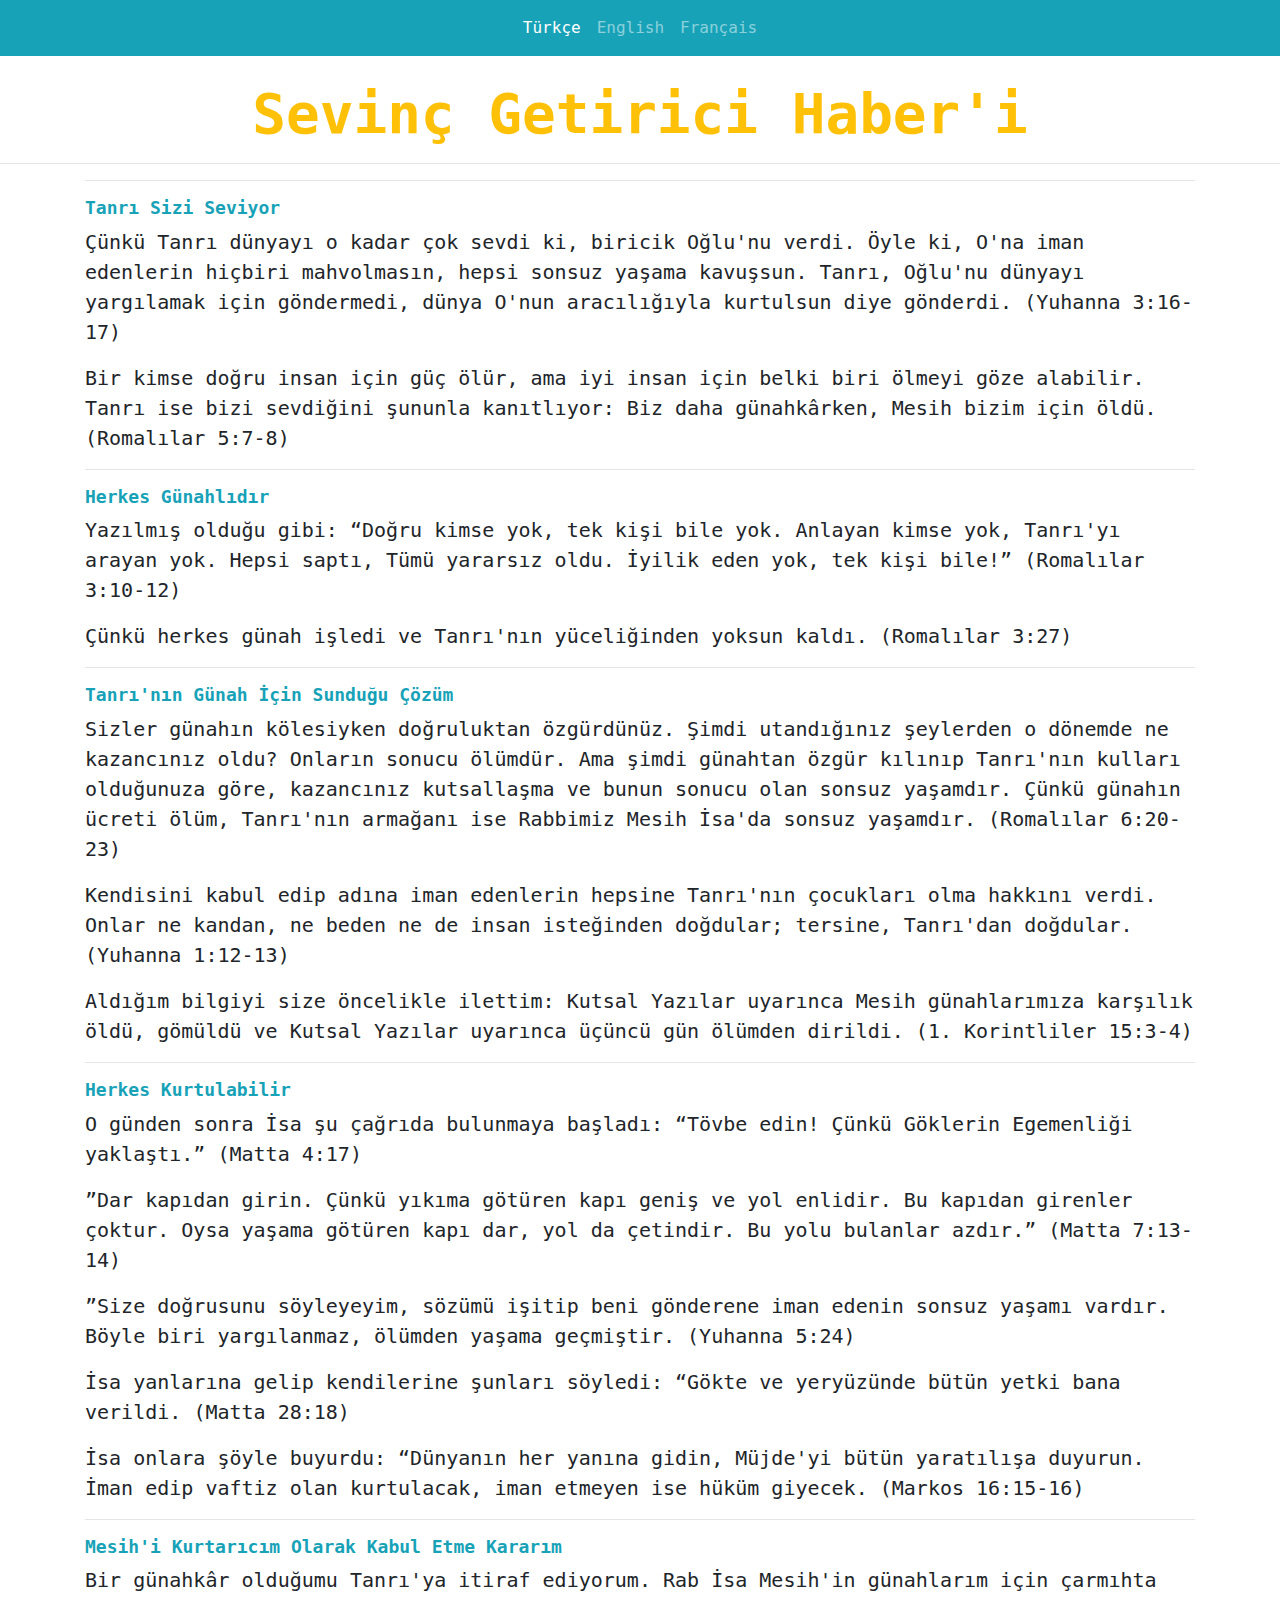
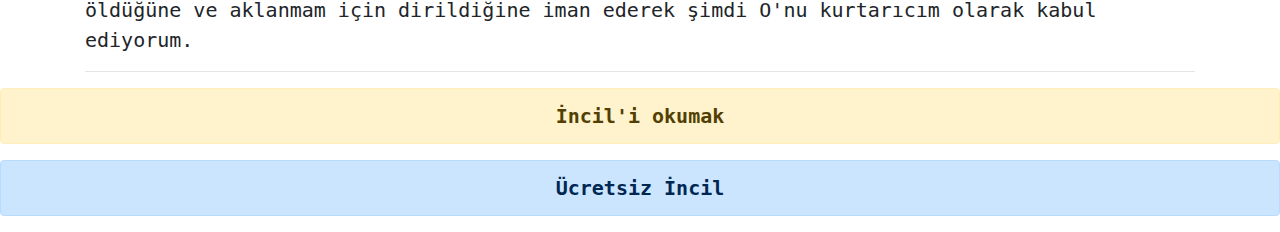
==== commit 1ae1ccad: "Add files via upload" ====
--- a/index.html
+++ b/index.html
@@ -28,44 +28,44 @@
 
 	<div class="container">
 	<section>
-		<div class="divider"></div>
+		<hr>
 		<h2 class="text-info font-weight-bolder">Tanrı Sizi Seviyor</h2>
-		<p class="leap" >Çünkü Tanrı dünyayı o kadar çok sevdi ki, biricik Oğlu'nu verdi. Öyle ki, O'na iman edenlerin hiçbiri mahvolmasın, hepsi sonsuz yaşama kavuşsun. Tanrı, Oğlu'nu dünyayı yargılamak için göndermedi, dünya O'nun aracılığıyla kurtulsun diye gönderdi. <span>(Yuhanna 3:16-17)</span></p>
+		<p class="lead" >Çünkü Tanrı dünyayı o kadar çok sevdi ki, biricik Oğlu'nu verdi. Öyle ki, O'na iman edenlerin hiçbiri mahvolmasın, hepsi sonsuz yaşama kavuşsun. Tanrı, Oğlu'nu dünyayı yargılamak için göndermedi, dünya O'nun aracılığıyla kurtulsun diye gönderdi. <span>(Yuhanna 3:16-17)</span></p>
 
-		<p class="leap" >Bir kimse doğru insan için güç ölür, ama iyi insan için belki biri ölmeyi göze alabilir. Tanrı ise bizi sevdiğini şununla kanıtlıyor: Biz daha günahkârken, Mesih bizim için öldü. <span>(Romalılar 5:7-8)</span></p>
+		<p class="lead" >Bir kimse doğru insan için güç ölür, ama iyi insan için belki biri ölmeyi göze alabilir. Tanrı ise bizi sevdiğini şununla kanıtlıyor: Biz daha günahkârken, Mesih bizim için öldü. <span>(Romalılar 5:7-8)</span></p>
 	</section>
 
 	<section>
-		<div class="divider"></div>
+		<hr>
 		<h2 class="text-info  font-weight-bolder">Herkes Günahlıdır</h2>
-		<p class="leap" >Yazılmış olduğu gibi: “Doğru kimse yok, tek kişi bile yok. Anlayan kimse yok, Tanrı'yı arayan yok. Hepsi saptı, Tümü yararsız oldu. İyilik eden yok, tek kişi bile!” <span>(Romalılar 3:10-12)</span></p>
+		<p class="lead" >Yazılmış olduğu gibi: “Doğru kimse yok, tek kişi bile yok. Anlayan kimse yok, Tanrı'yı arayan yok. Hepsi saptı, Tümü yararsız oldu. İyilik eden yok, tek kişi bile!” <span>(Romalılar 3:10-12)</span></p>
 		
-		<p class="leap" >Çünkü herkes günah işledi ve Tanrı'nın yüceliğinden yoksun kaldı. <span>(Romalılar 3:27)</span></p>
+		<p class="lead" >Çünkü herkes günah işledi ve Tanrı'nın yüceliğinden yoksun kaldı. <span>(Romalılar 3:27)</span></p>
 	</section>
 
 	<section>
-		<div class="divider"></div>
+		<hr>
 		<h2 class="text-info  font-weight-bolder">Tanrı'nın Günah İçin Sunduğu Çözüm</h2>
-		<p class="leap" >Sizler günahın kölesiyken doğruluktan özgürdünüz. Şimdi utandığınız şeylerden o dönemde ne kazancınız oldu? Onların sonucu ölümdür. Ama şimdi günahtan özgür kılınıp Tanrı'nın kulları olduğunuza göre, kazancınız kutsallaşma ve bunun sonucu olan sonsuz yaşamdır. Çünkü günahın ücreti ölüm, Tanrı'nın armağanı ise Rabbimiz Mesih İsa'da sonsuz yaşamdır. <span>(Romalılar 6:20-23)</span></p>
-		<p class="leap" >Kendisini kabul edip adına iman edenlerin hepsine Tanrı'nın çocukları olma hakkını verdi. Onlar ne kandan, ne beden ne de insan isteğinden doğdular; tersine, Tanrı'dan doğdular. <span>(Yuhanna 1:12-13)</span></p>
-		<p class="leap" >Aldığım bilgiyi size öncelikle ilettim: Kutsal Yazılar uyarınca Mesih günahlarımıza karşılık öldü, gömüldü ve Kutsal Yazılar uyarınca üçüncü gün ölümden dirildi. <span>(1. Korintliler 15:3-4)</span></p>
+		<p class="lead" >Sizler günahın kölesiyken doğruluktan özgürdünüz. Şimdi utandığınız şeylerden o dönemde ne kazancınız oldu? Onların sonucu ölümdür. Ama şimdi günahtan özgür kılınıp Tanrı'nın kulları olduğunuza göre, kazancınız kutsallaşma ve bunun sonucu olan sonsuz yaşamdır. Çünkü günahın ücreti ölüm, Tanrı'nın armağanı ise Rabbimiz Mesih İsa'da sonsuz yaşamdır. <span>(Romalılar 6:20-23)</span></p>
+		<p class="lead" >Kendisini kabul edip adına iman edenlerin hepsine Tanrı'nın çocukları olma hakkını verdi. Onlar ne kandan, ne beden ne de insan isteğinden doğdular; tersine, Tanrı'dan doğdular. <span>(Yuhanna 1:12-13)</span></p>
+		<p class="lead" >Aldığım bilgiyi size öncelikle ilettim: Kutsal Yazılar uyarınca Mesih günahlarımıza karşılık öldü, gömüldü ve Kutsal Yazılar uyarınca üçüncü gün ölümden dirildi. <span>(1. Korintliler 15:3-4)</span></p>
 	</section>
 		
 	<section>
-		<div class="divider"></div>
+		<hr>
 		<h2 class="text-info font-weight-bolder">Herkes Kurtulabilir</h2>
-		<p class="leap" >O günden sonra İsa şu çağrıda bulunmaya başladı: “Tövbe edin! Çünkü Göklerin Egemenliği yaklaştı.”  <span>(Matta 4:17)</span></p>
-		<p class="leap" >”Dar kapıdan girin. Çünkü yıkıma götüren kapı geniş ve yol enlidir. Bu kapıdan girenler çoktur. Oysa yaşama götüren kapı dar, yol da çetindir. Bu yolu bulanlar azdır.” <span>(Matta 7:13-14)</span></p>
-		<p class="leap" >”Size doğrusunu söyleyeyim, sözümü işitip beni gönderene iman edenin sonsuz yaşamı vardır. Böyle biri yargılanmaz, ölümden yaşama geçmiştir. <span>(Yuhanna 5:24)</span></p>
-		<p class="leap" >İsa yanlarına gelip kendilerine şunları söyledi: “Gökte ve yeryüzünde bütün yetki bana verildi. <span>(Matta 28:18)</span></p>
-		<p class="leap" >İsa onlara şöyle buyurdu: “Dünyanın her yanına gidin, Müjde'yi bütün yaratılışa duyurun. İman edip vaftiz olan kurtulacak, iman etmeyen ise hüküm giyecek. <span>(Markos 16:15-16)</span></p>
+		<p class="lead" >O günden sonra İsa şu çağrıda bulunmaya başladı: “Tövbe edin! Çünkü Göklerin Egemenliği yaklaştı.”  <span>(Matta 4:17)</span></p>
+		<p class="lead" >”Dar kapıdan girin. Çünkü yıkıma götüren kapı geniş ve yol enlidir. Bu kapıdan girenler çoktur. Oysa yaşama götüren kapı dar, yol da çetindir. Bu yolu bulanlar azdır.” <span>(Matta 7:13-14)</span></p>
+		<p class="lead" >”Size doğrusunu söyleyeyim, sözümü işitip beni gönderene iman edenin sonsuz yaşamı vardır. Böyle biri yargılanmaz, ölümden yaşama geçmiştir. <span>(Yuhanna 5:24)</span></p>
+		<p class="lead" >İsa yanlarına gelip kendilerine şunları söyledi: “Gökte ve yeryüzünde bütün yetki bana verildi. <span>(Matta 28:18)</span></p>
+		<p class="lead" >İsa onlara şöyle buyurdu: “Dünyanın her yanına gidin, Müjde'yi bütün yaratılışa duyurun. İman edip vaftiz olan kurtulacak, iman etmeyen ise hüküm giyecek. <span>(Markos 16:15-16)</span></p>
 	</section>
 	<section>
-		<div class="divider"></div>
+		<hr>
 		<h2 class="text-info  font-weight-bolder">Mesih'i Kurtarıcım Olarak Kabul Etme Kararım</h2>
-		<p class="leap" >Bir günahkâr olduğumu Tanrı'ya itiraf ediyorum. Rab İsa Mesih'in günahlarım için çarmıhta öldüğüne ve aklanmam için dirildiğine iman ederek şimdi O'nu kurtarıcım olarak kabul ediyorum.</p>
+		<p class="lead" >Bir günahkâr olduğumu Tanrı'ya itiraf ediyorum. Rab İsa Mesih'in günahlarım için çarmıhta öldüğüne ve aklanmam için dirildiğine iman ederek şimdi O'nu kurtarıcım olarak kabul ediyorum.</p>
 
-		<div class="divider"></div>
+		<hr>
 	</section>
 	</div>
 	<footer>
--- a/style.css
+++ b/style.css
@@ -1,25 +1,17 @@
 body, html{
-	font-family: Roboto, monospace;
+	font-family: Consolas, "Andale Mono WT", "Andale Mono", "Lucida Console", "Lucida Sans Typewriter", "DejaVu Sans Mono", "Bitstream Vera Sans Mono", "Liberation Mono", "Nimbus Mono L", Monaco, "Courier New", Courier, monospace;
 }
 
-.main, section{
-	width: 80%;
-	margin: 0px auto;
-}
-
-.divider{
-	margin-bottom: 20px !important;
-}
-
-p{
-	font-size: 15px;
-}
 
 h2, h1{
 	font-size: 18px;
 	color: #b71c1c;
 }
 
+p{
+	font-size: 20px;
+}
+
 h1{
 	color: #856404;
 }